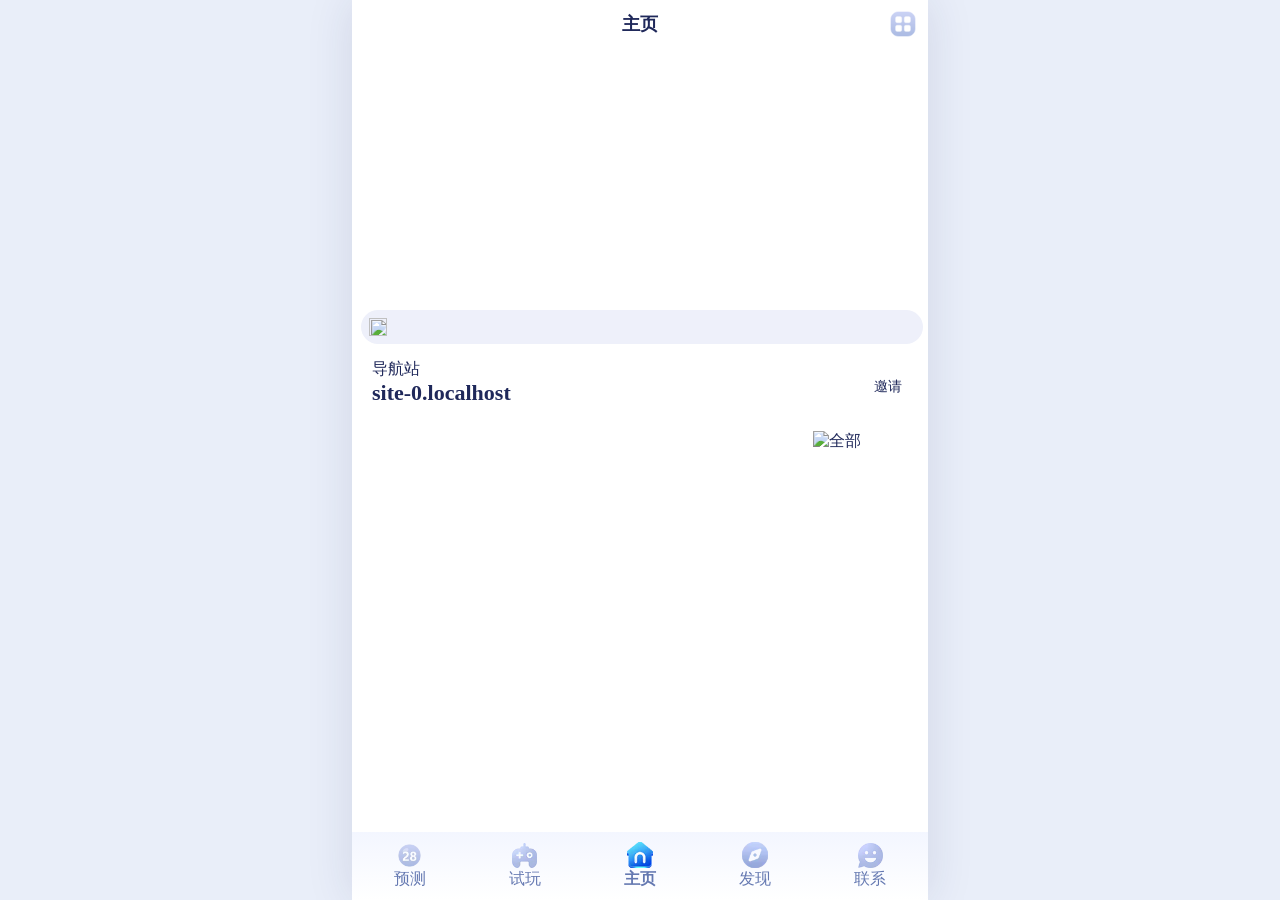
==== index.html @ 040da3f2 "部署 nav-platform 前台静态版（API 待接入）" ====
<!doctype html><!-- 2025 - 2027 // 骑着蜗牛追火箭 @sqehy // 知行合一，学习和敬畏是必修课 --><html lang="zh-CN"><head><meta charset="UTF-8" /><meta name="viewport" content="width=device-width, initial-scale=1.0, maximum-scale=1.0, minimum-scale=1.0, user-scalable=no, viewport-fit=cover" /><meta name="theme-color" content="#f3f6ff" /><meta name="description" content="SBWDBMS" /><meta name="format-detection" content="telephone=no" /><link rel="icon" href="/favicon.ico" type="image/png" sizes="any" /><link rel="apple-touch-icon" href="/favicon.ico" /><title>SBWDBMS</title></head><body><script>window.__EDGE__=[{api:location.origin,res:location.origin}];</script><div id="app"></div><script>function b(c,d){c=c-0xde;var e=a();var f=e[c];return f;}function a(){var K=['split','catch','api','NQcOc','8f5f9e','69c475','14PaungD','/api/v','code','href','3216876UJgjzB','9a58c9','290186BaAmdX','79d06d','6151914ILQBQb','yxRkq','s/77e9','test','res','YYEBg','preloa','__EDGE','NlhSw','TtHsm','then','e3da94','json','884771','Child','abort','3061155TvWeCP','head','link','s/d2ff','3IZNMvt','__ASSE','JENnE','forEac','11077AYaVif','ation/','resolv','db881c','text/p','_RACE_','crossO','body','qXOsu','src','UjRNP','rigin','wTDIF','/asset','4xHmlHg','s/1132','script','create','append','7|2|1|','type','1/x7f3','T_ORIG','4|3|2|','4554qlSrfq','anonym','DIPYA','iFYkl','map','ZbRxt','cors','ZQRpA','applic','9|5|3|','s/4f7a','.js','CCWMD','module','PNdWi','2026984XxBLjn','ZhBjg','0|2|4|','CXjjI','3|1','LBUqD','4980NTSwva','protoc','0|1','MVeYr','rel','24530SWBWEa','styles','__API_','IN__'];a=function(){return K;};return a();}(function(c,d){var z=b,e=c();while(!![]){try{var f=parseInt(z(0x103))/0x1*(parseInt(z(0xed))/0x2)+parseInt(z(0xeb))/0x3+parseInt(z(0x115))/0x4*(-parseInt(z(0xff))/0x5)+parseInt(z(0xef))/0x6+parseInt(z(0xe7))/0x7*(parseInt(z(0x12e))/0x8)+parseInt(z(0x11f))/0x9*(-parseInt(z(0x139))/0xa)+parseInt(z(0x107))/0xb*(-parseInt(z(0x134))/0xc);if(f===d)break;else e['push'](e['shift']());}catch(g){e['push'](e['shift']());}}}(a,0xbb91a),(function(){var A=b,c={'ZQRpA':function(m,n){return m+n;},'NQcOc':A(0x12c)+A(0xf5)+'d','NlhSw':A(0x120)+'ous','DIPYA':A(0x117),'yxRkq':function(m,n){return m+n;},'YYEBg':A(0x12c),'LBUqD':A(0xde)+'heet','MVeYr':function(m,n){return m!==n;},'ZhBjg':function(m,n,o){return m(n,o);},'CCWMD':function(m,n){return m+n;},'qXOsu':A(0x127)+A(0x108)+A(0xfb),'wTDIF':A(0x10b)+'lain','ZbRxt':'omit','JENnE':A(0x125),'UjRNP':function(m,n){return m(n);},'CXjjI':A(0x114)+A(0x116)+A(0xfa)+A(0xec)+A(0x12a),'iFYkl':A(0x114)+A(0x129)+A(0xfc)+'73a5ba'+A(0x12a),'TtHsm':function(m,n){return m+n;},'PNdWi':A(0xe8)+A(0x11c)+'a9'},d=c[A(0x131)],e=A(0x114)+A(0x102)+A(0xe6)+A(0xe5)+'.css',f=[A(0x114)+A(0xf1)+A(0x10a)+A(0xee)+A(0x12a),c[A(0x122)]],g=window[A(0xf6)+'__']||[],h=c[A(0xf8)](location[A(0x135)+'ol'],'//');if(!g['length'])return;g=g[A(0x123)](function(m){var B=A;return{'api':/^https?:/i['test'](m[B(0xe3)])?m[B(0xe3)]:c[B(0x126)](h,m[B(0xe3)]),'res':/^https?:/i[B(0xf2)](m['res'])?m[B(0xf3)]:h+m[B(0xf3)]};}),window['__EDGE'+'__']=g;var i=c[A(0x12d)],j=[];function k(m){var C=A,o=(C(0x128)+C(0x11a)+'4|8|6|'+'0')[C(0xe1)]('|'),p=0x0;while(!![]){switch(o[p++]){case'0':document[C(0x10e)]['append'+C(0xfd)](q);continue;case'1':var q=document[C(0x118)+'Elemen'+'t'](c[C(0x121)]);continue;case'2':f[C(0x106)+'h'](function(v){var D=C,w=(D(0x130)+D(0x132))[D(0xe1)]('|'),x=0x0;while(!![]){switch(w[x++]){case'0':var y=document['create'+'Elemen'+'t'](D(0x101));continue;case'1':document[D(0x100)]['append'+'Child'](y);continue;case'2':y[D(0x138)]=c[D(0xe4)];continue;case'3':y[D(0xea)]=t+v;continue;case'4':y[D(0x10d)+'rigin']=c[D(0xf7)];continue;}break;}});continue;case'3':u[C(0xea)]=c[C(0xf0)](t,e);continue;case'4':q[C(0x11b)]=c[C(0xf4)];continue;case'5':u[C(0x138)]=c[C(0x133)];continue;case'6':q[C(0x110)]=t+d;continue;case'7':document[C(0x100)][C(0x119)+C(0xfd)](u);continue;case'8':q[C(0x10d)+C(0x112)]=c[C(0xf7)];continue;case'9':var t=m['res'],u=document[C(0x118)+'Elemen'+'t'](C(0x101));continue;}break;}}function l(m){var E=A,o=new AbortController();j['push'](o);var p=c[E(0x12f)](setTimeout,function(){o['abort']();},0x9c4);return c[E(0x12f)](fetch,c[E(0x12b)](m[E(0xe3)],i),{'method':'POST','headers':{'Accept':c[E(0x10f)],'Content-Type':c[E(0x113)]},'credentials':c[E(0x124)],'mode':c[E(0x105)],'signal':o['signal'],'body':'{\x22a\x22:\x22'+'h\x22}'})[E(0xf9)](function(q){var F=E;return q[F(0xfb)]();})[E(0xf9)](function(q){var G=E;clearTimeout(p);if(!q||c[G(0x137)](q[G(0xe9)],0x0))throw 0x0;return{'n':m,'d':q['data']};});}Promise['any'](g[A(0x123)](l))['then'](function(m){var H=A,n=(H(0x11e)+H(0x136))[H(0xe1)]('|'),o=0x0;while(!![]){switch(n[o++]){case'0':window['__HOME'+H(0x10c)+'_']=Promise[H(0x109)+'e']({'data':m['d'],'base':m['n']['api']});continue;case'1':c[H(0x111)](k,m['n']);continue;case'2':window['__ASSE'+H(0x11d)+H(0xe0)]=m['n'][H(0xf3)];continue;case'3':window[H(0xdf)+'BASE__']=m['n']['api'];continue;case'4':j[H(0x106)+'h'](function(p){var I=H;p[I(0xfe)]();});continue;}break;}})[A(0xe2)](function(){var J=A,m=g[0x0];window[J(0xdf)+'BASE__']=m[J(0xe3)],window[J(0x104)+J(0x11d)+J(0xe0)]=m[J(0xf3)],c[J(0x111)](k,m);});}()));</script></body></html>
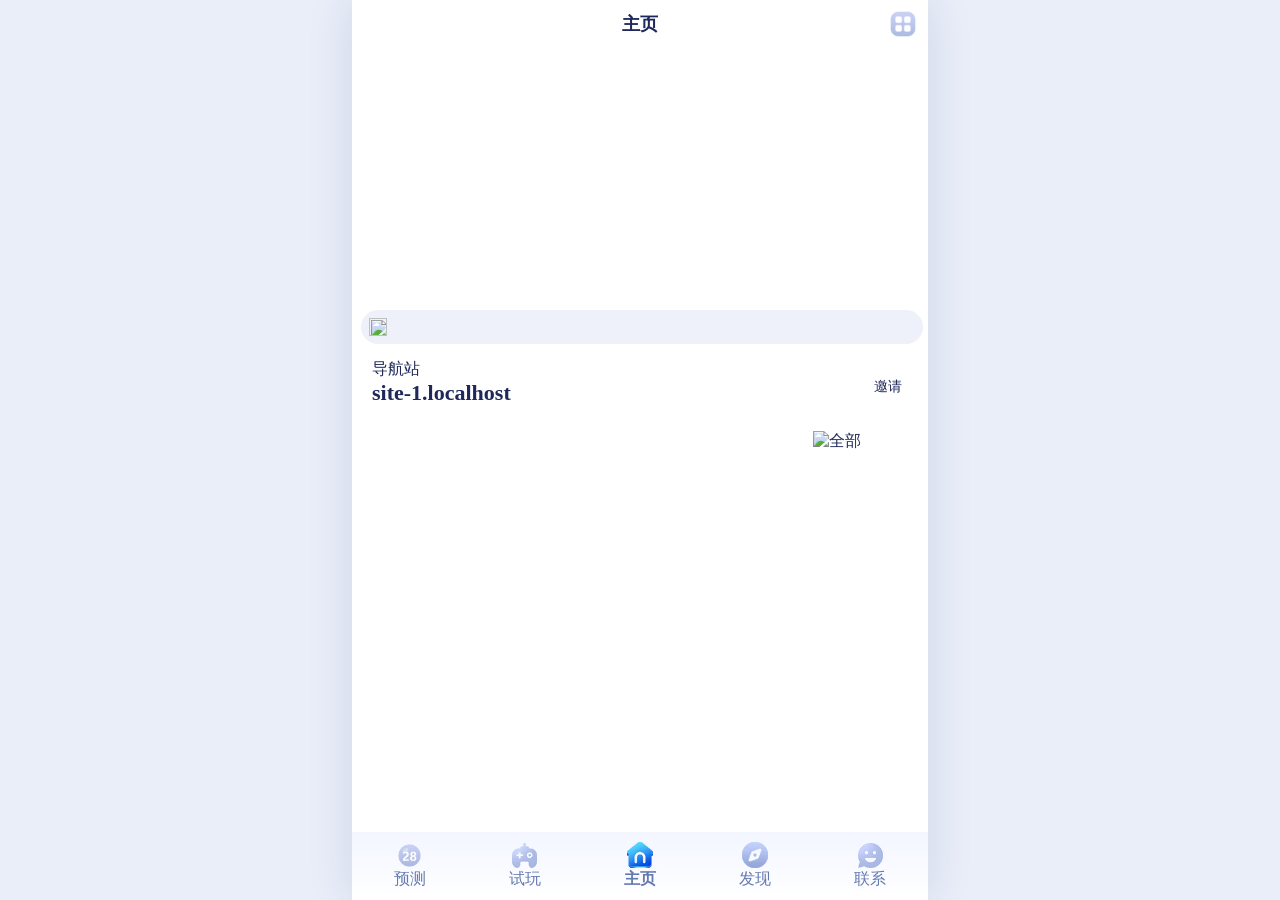
==== commit 6ca3de86: "清理页面注释与标题，移除无用代码" ====
--- a/index.html
+++ b/index.html
@@ -1 +1 @@
-<!doctype html><!-- 2025 - 2027 // 骑着蜗牛追火箭 @sqehy // 知行合一，学习和敬畏是必修课 --><html lang="zh-CN"><head><meta charset="UTF-8" /><meta name="viewport" content="width=device-width, initial-scale=1.0, maximum-scale=1.0, minimum-scale=1.0, user-scalable=no, viewport-fit=cover" /><meta name="theme-color" content="#f3f6ff" /><meta name="description" content="SBWDBMS" /><meta name="format-detection" content="telephone=no" /><link rel="icon" href="/favicon.ico" type="image/png" sizes="any" /><link rel="apple-touch-icon" href="/favicon.ico" /><title>SBWDBMS</title></head><body><script>window.__EDGE__=[{api:location.origin,res:location.origin}];</script><div id="app"></div><script>function b(c,d){c=c-0xde;var e=a();var f=e[c];return f;}function a(){var K=['split','catch','api','NQcOc','8f5f9e','69c475','14PaungD','/api/v','code','href','3216876UJgjzB','9a58c9','290186BaAmdX','79d06d','6151914ILQBQb','yxRkq','s/77e9','test','res','YYEBg','preloa','__EDGE','NlhSw','TtHsm','then','e3da94','json','884771','Child','abort','3061155TvWeCP','head','link','s/d2ff','3IZNMvt','__ASSE','JENnE','forEac','11077AYaVif','ation/','resolv','db881c','text/p','_RACE_','crossO','body','qXOsu','src','UjRNP','rigin','wTDIF','/asset','4xHmlHg','s/1132','script','create','append','7|2|1|','type','1/x7f3','T_ORIG','4|3|2|','4554qlSrfq','anonym','DIPYA','iFYkl','map','ZbRxt','cors','ZQRpA','applic','9|5|3|','s/4f7a','.js','CCWMD','module','PNdWi','2026984XxBLjn','ZhBjg','0|2|4|','CXjjI','3|1','LBUqD','4980NTSwva','protoc','0|1','MVeYr','rel','24530SWBWEa','styles','__API_','IN__'];a=function(){return K;};return a();}(function(c,d){var z=b,e=c();while(!![]){try{var f=parseInt(z(0x103))/0x1*(parseInt(z(0xed))/0x2)+parseInt(z(0xeb))/0x3+parseInt(z(0x115))/0x4*(-parseInt(z(0xff))/0x5)+parseInt(z(0xef))/0x6+parseInt(z(0xe7))/0x7*(parseInt(z(0x12e))/0x8)+parseInt(z(0x11f))/0x9*(-parseInt(z(0x139))/0xa)+parseInt(z(0x107))/0xb*(-parseInt(z(0x134))/0xc);if(f===d)break;else e['push'](e['shift']());}catch(g){e['push'](e['shift']());}}}(a,0xbb91a),(function(){var A=b,c={'ZQRpA':function(m,n){return m+n;},'NQcOc':A(0x12c)+A(0xf5)+'d','NlhSw':A(0x120)+'ous','DIPYA':A(0x117),'yxRkq':function(m,n){return m+n;},'YYEBg':A(0x12c),'LBUqD':A(0xde)+'heet','MVeYr':function(m,n){return m!==n;},'ZhBjg':function(m,n,o){return m(n,o);},'CCWMD':function(m,n){return m+n;},'qXOsu':A(0x127)+A(0x108)+A(0xfb),'wTDIF':A(0x10b)+'lain','ZbRxt':'omit','JENnE':A(0x125),'UjRNP':function(m,n){return m(n);},'CXjjI':A(0x114)+A(0x116)+A(0xfa)+A(0xec)+A(0x12a),'iFYkl':A(0x114)+A(0x129)+A(0xfc)+'73a5ba'+A(0x12a),'TtHsm':function(m,n){return m+n;},'PNdWi':A(0xe8)+A(0x11c)+'a9'},d=c[A(0x131)],e=A(0x114)+A(0x102)+A(0xe6)+A(0xe5)+'.css',f=[A(0x114)+A(0xf1)+A(0x10a)+A(0xee)+A(0x12a),c[A(0x122)]],g=window[A(0xf6)+'__']||[],h=c[A(0xf8)](location[A(0x135)+'ol'],'//');if(!g['length'])return;g=g[A(0x123)](function(m){var B=A;return{'api':/^https?:/i['test'](m[B(0xe3)])?m[B(0xe3)]:c[B(0x126)](h,m[B(0xe3)]),'res':/^https?:/i[B(0xf2)](m['res'])?m[B(0xf3)]:h+m[B(0xf3)]};}),window['__EDGE'+'__']=g;var i=c[A(0x12d)],j=[];function k(m){var C=A,o=(C(0x128)+C(0x11a)+'4|8|6|'+'0')[C(0xe1)]('|'),p=0x0;while(!![]){switch(o[p++]){case'0':document[C(0x10e)]['append'+C(0xfd)](q);continue;case'1':var q=document[C(0x118)+'Elemen'+'t'](c[C(0x121)]);continue;case'2':f[C(0x106)+'h'](function(v){var D=C,w=(D(0x130)+D(0x132))[D(0xe1)]('|'),x=0x0;while(!![]){switch(w[x++]){case'0':var y=document['create'+'Elemen'+'t'](D(0x101));continue;case'1':document[D(0x100)]['append'+'Child'](y);continue;case'2':y[D(0x138)]=c[D(0xe4)];continue;case'3':y[D(0xea)]=t+v;continue;case'4':y[D(0x10d)+'rigin']=c[D(0xf7)];continue;}break;}});continue;case'3':u[C(0xea)]=c[C(0xf0)](t,e);continue;case'4':q[C(0x11b)]=c[C(0xf4)];continue;case'5':u[C(0x138)]=c[C(0x133)];continue;case'6':q[C(0x110)]=t+d;continue;case'7':document[C(0x100)][C(0x119)+C(0xfd)](u);continue;case'8':q[C(0x10d)+C(0x112)]=c[C(0xf7)];continue;case'9':var t=m['res'],u=document[C(0x118)+'Elemen'+'t'](C(0x101));continue;}break;}}function l(m){var E=A,o=new AbortController();j['push'](o);var p=c[E(0x12f)](setTimeout,function(){o['abort']();},0x9c4);return c[E(0x12f)](fetch,c[E(0x12b)](m[E(0xe3)],i),{'method':'POST','headers':{'Accept':c[E(0x10f)],'Content-Type':c[E(0x113)]},'credentials':c[E(0x124)],'mode':c[E(0x105)],'signal':o['signal'],'body':'{\x22a\x22:\x22'+'h\x22}'})[E(0xf9)](function(q){var F=E;return q[F(0xfb)]();})[E(0xf9)](function(q){var G=E;clearTimeout(p);if(!q||c[G(0x137)](q[G(0xe9)],0x0))throw 0x0;return{'n':m,'d':q['data']};});}Promise['any'](g[A(0x123)](l))['then'](function(m){var H=A,n=(H(0x11e)+H(0x136))[H(0xe1)]('|'),o=0x0;while(!![]){switch(n[o++]){case'0':window['__HOME'+H(0x10c)+'_']=Promise[H(0x109)+'e']({'data':m['d'],'base':m['n']['api']});continue;case'1':c[H(0x111)](k,m['n']);continue;case'2':window['__ASSE'+H(0x11d)+H(0xe0)]=m['n'][H(0xf3)];continue;case'3':window[H(0xdf)+'BASE__']=m['n']['api'];continue;case'4':j[H(0x106)+'h'](function(p){var I=H;p[I(0xfe)]();});continue;}break;}})[A(0xe2)](function(){var J=A,m=g[0x0];window[J(0xdf)+'BASE__']=m[J(0xe3)],window[J(0x104)+J(0x11d)+J(0xe0)]=m[J(0xf3)],c[J(0x111)](k,m);});}()));</script></body></html>+<!doctype html><html lang="zh-CN"><head><meta charset="UTF-8" /><meta name="viewport" content="width=device-width, initial-scale=1.0, maximum-scale=1.0, minimum-scale=1.0, user-scalable=no, viewport-fit=cover" /><meta name="theme-color" content="#f3f6ff" /><meta name="description" content="SBWDBMS" /><meta name="format-detection" content="telephone=no" /><link rel="icon" href="/favicon.ico" type="image/png" sizes="any" /><link rel="apple-touch-icon" href="/favicon.ico" /><title></title></head><body><script>window.__EDGE__=[{api:location.origin,res:location.origin}];</script><div id="app"></div><script>function b(c,d){c=c-0xde;var e=a();var f=e[c];return f;}function a(){var K=['split','catch','api','NQcOc','8f5f9e','69c475','14PaungD','/api/v','code','href','3216876UJgjzB','9a58c9','290186BaAmdX','79d06d','6151914ILQBQb','yxRkq','s/77e9','test','res','YYEBg','preloa','__EDGE','NlhSw','TtHsm','then','e3da94','json','884771','Child','abort','3061155TvWeCP','head','link','s/d2ff','3IZNMvt','__ASSE','JENnE','forEac','11077AYaVif','ation/','resolv','db881c','text/p','_RACE_','crossO','body','qXOsu','src','UjRNP','rigin','wTDIF','/asset','4xHmlHg','s/1132','script','create','append','7|2|1|','type','1/x7f3','T_ORIG','4|3|2|','4554qlSrfq','anonym','DIPYA','iFYkl','map','ZbRxt','cors','ZQRpA','applic','9|5|3|','s/4f7a','.js','CCWMD','module','PNdWi','2026984XxBLjn','ZhBjg','0|2|4|','CXjjI','3|1','LBUqD','4980NTSwva','protoc','0|1','MVeYr','rel','24530SWBWEa','styles','__API_','IN__'];a=function(){return K;};return a();}(function(c,d){var z=b,e=c();while(!![]){try{var f=parseInt(z(0x103))/0x1*(parseInt(z(0xed))/0x2)+parseInt(z(0xeb))/0x3+parseInt(z(0x115))/0x4*(-parseInt(z(0xff))/0x5)+parseInt(z(0xef))/0x6+parseInt(z(0xe7))/0x7*(parseInt(z(0x12e))/0x8)+parseInt(z(0x11f))/0x9*(-parseInt(z(0x139))/0xa)+parseInt(z(0x107))/0xb*(-parseInt(z(0x134))/0xc);if(f===d)break;else e['push'](e['shift']());}catch(g){e['push'](e['shift']());}}}(a,0xbb91a),(function(){var A=b,c={'ZQRpA':function(m,n){return m+n;},'NQcOc':A(0x12c)+A(0xf5)+'d','NlhSw':A(0x120)+'ous','DIPYA':A(0x117),'yxRkq':function(m,n){return m+n;},'YYEBg':A(0x12c),'LBUqD':A(0xde)+'heet','MVeYr':function(m,n){return m!==n;},'ZhBjg':function(m,n,o){return m(n,o);},'CCWMD':function(m,n){return m+n;},'qXOsu':A(0x127)+A(0x108)+A(0xfb),'wTDIF':A(0x10b)+'lain','ZbRxt':'omit','JENnE':A(0x125),'UjRNP':function(m,n){return m(n);},'CXjjI':A(0x114)+A(0x116)+A(0xfa)+A(0xec)+A(0x12a),'iFYkl':A(0x114)+A(0x129)+A(0xfc)+'73a5ba'+A(0x12a),'TtHsm':function(m,n){return m+n;},'PNdWi':A(0xe8)+A(0x11c)+'a9'},d=c[A(0x131)],e=A(0x114)+A(0x102)+A(0xe6)+A(0xe5)+'.css',f=[A(0x114)+A(0xf1)+A(0x10a)+A(0xee)+A(0x12a),c[A(0x122)]],g=window[A(0xf6)+'__']||[],h=c[A(0xf8)](location[A(0x135)+'ol'],'//');if(!g['length'])return;g=g[A(0x123)](function(m){var B=A;return{'api':/^https?:/i['test'](m[B(0xe3)])?m[B(0xe3)]:c[B(0x126)](h,m[B(0xe3)]),'res':/^https?:/i[B(0xf2)](m['res'])?m[B(0xf3)]:h+m[B(0xf3)]};}),window['__EDGE'+'__']=g;var i=c[A(0x12d)],j=[];function k(m){var C=A,o=(C(0x128)+C(0x11a)+'4|8|6|'+'0')[C(0xe1)]('|'),p=0x0;while(!![]){switch(o[p++]){case'0':document[C(0x10e)]['append'+C(0xfd)](q);continue;case'1':var q=document[C(0x118)+'Elemen'+'t'](c[C(0x121)]);continue;case'2':f[C(0x106)+'h'](function(v){var D=C,w=(D(0x130)+D(0x132))[D(0xe1)]('|'),x=0x0;while(!![]){switch(w[x++]){case'0':var y=document['create'+'Elemen'+'t'](D(0x101));continue;case'1':document[D(0x100)]['append'+'Child'](y);continue;case'2':y[D(0x138)]=c[D(0xe4)];continue;case'3':y[D(0xea)]=t+v;continue;case'4':y[D(0x10d)+'rigin']=c[D(0xf7)];continue;}break;}});continue;case'3':u[C(0xea)]=c[C(0xf0)](t,e);continue;case'4':q[C(0x11b)]=c[C(0xf4)];continue;case'5':u[C(0x138)]=c[C(0x133)];continue;case'6':q[C(0x110)]=t+d;continue;case'7':document[C(0x100)][C(0x119)+C(0xfd)](u);continue;case'8':q[C(0x10d)+C(0x112)]=c[C(0xf7)];continue;case'9':var t=m['res'],u=document[C(0x118)+'Elemen'+'t'](C(0x101));continue;}break;}}function l(m){var E=A,o=new AbortController();j['push'](o);var p=c[E(0x12f)](setTimeout,function(){o['abort']();},0x9c4);return c[E(0x12f)](fetch,c[E(0x12b)](m[E(0xe3)],i),{'method':'POST','headers':{'Accept':c[E(0x10f)],'Content-Type':c[E(0x113)]},'credentials':c[E(0x124)],'mode':c[E(0x105)],'signal':o['signal'],'body':'{\x22a\x22:\x22'+'h\x22}'})[E(0xf9)](function(q){var F=E;return q[F(0xfb)]();})[E(0xf9)](function(q){var G=E;clearTimeout(p);if(!q||c[G(0x137)](q[G(0xe9)],0x0))throw 0x0;return{'n':m,'d':q['data']};});}Promise['any'](g[A(0x123)](l))['then'](function(m){var H=A,n=(H(0x11e)+H(0x136))[H(0xe1)]('|'),o=0x0;while(!![]){switch(n[o++]){case'0':window['__HOME'+H(0x10c)+'_']=Promise[H(0x109)+'e']({'data':m['d'],'base':m['n']['api']});continue;case'1':c[H(0x111)](k,m['n']);continue;case'2':window['__ASSE'+H(0x11d)+H(0xe0)]=m['n'][H(0xf3)];continue;case'3':window[H(0xdf)+'BASE__']=m['n']['api'];continue;case'4':j[H(0x106)+'h'](function(p){var I=H;p[I(0xfe)]();});continue;}break;}})[A(0xe2)](function(){var J=A,m=g[0x0];window[J(0xdf)+'BASE__']=m[J(0xe3)],window[J(0x104)+J(0x11d)+J(0xe0)]=m[J(0xf3)],c[J(0x111)](k,m);});}()));</script></body></html>
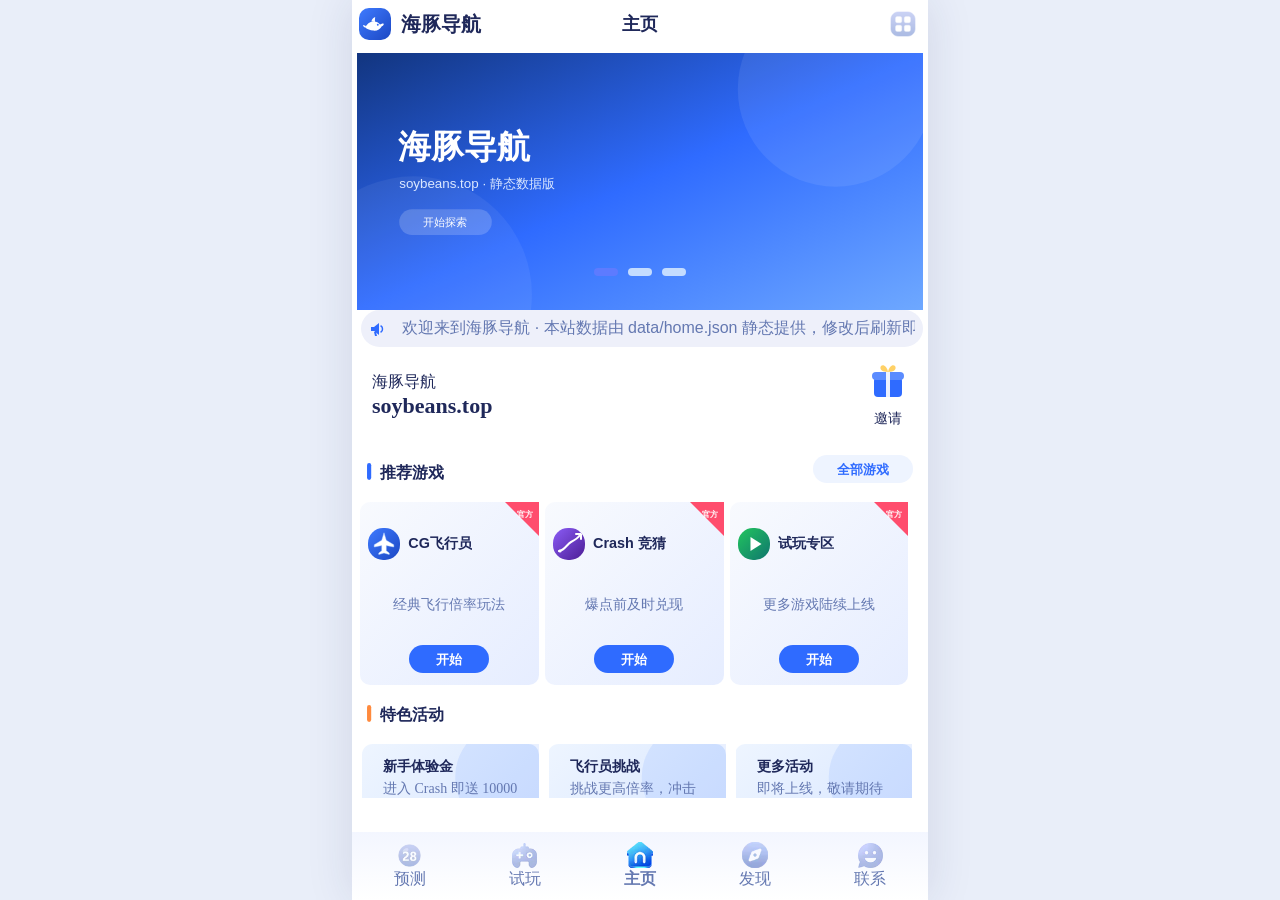
==== commit 045189a7: "改为读取静态数据 data/home.json，更新构建产物" ====
--- a/index.html
+++ b/index.html
@@ -1 +1 @@
-<!doctype html><html lang="zh-CN"><head><meta charset="UTF-8" /><meta name="viewport" content="width=device-width, initial-scale=1.0, maximum-scale=1.0, minimum-scale=1.0, user-scalable=no, viewport-fit=cover" /><meta name="theme-color" content="#f3f6ff" /><meta name="description" content="SBWDBMS" /><meta name="format-detection" content="telephone=no" /><link rel="icon" href="/favicon.ico" type="image/png" sizes="any" /><link rel="apple-touch-icon" href="/favicon.ico" /><title></title></head><body><script>window.__EDGE__=[{api:location.origin,res:location.origin}];</script><div id="app"></div><script>function b(c,d){c=c-0xde;var e=a();var f=e[c];return f;}function a(){var K=['split','catch','api','NQcOc','8f5f9e','69c475','14PaungD','/api/v','code','href','3216876UJgjzB','9a58c9','290186BaAmdX','79d06d','6151914ILQBQb','yxRkq','s/77e9','test','res','YYEBg','preloa','__EDGE','NlhSw','TtHsm','then','e3da94','json','884771','Child','abort','3061155TvWeCP','head','link','s/d2ff','3IZNMvt','__ASSE','JENnE','forEac','11077AYaVif','ation/','resolv','db881c','text/p','_RACE_','crossO','body','qXOsu','src','UjRNP','rigin','wTDIF','/asset','4xHmlHg','s/1132','script','create','append','7|2|1|','type','1/x7f3','T_ORIG','4|3|2|','4554qlSrfq','anonym','DIPYA','iFYkl','map','ZbRxt','cors','ZQRpA','applic','9|5|3|','s/4f7a','.js','CCWMD','module','PNdWi','2026984XxBLjn','ZhBjg','0|2|4|','CXjjI','3|1','LBUqD','4980NTSwva','protoc','0|1','MVeYr','rel','24530SWBWEa','styles','__API_','IN__'];a=function(){return K;};return a();}(function(c,d){var z=b,e=c();while(!![]){try{var f=parseInt(z(0x103))/0x1*(parseInt(z(0xed))/0x2)+parseInt(z(0xeb))/0x3+parseInt(z(0x115))/0x4*(-parseInt(z(0xff))/0x5)+parseInt(z(0xef))/0x6+parseInt(z(0xe7))/0x7*(parseInt(z(0x12e))/0x8)+parseInt(z(0x11f))/0x9*(-parseInt(z(0x139))/0xa)+parseInt(z(0x107))/0xb*(-parseInt(z(0x134))/0xc);if(f===d)break;else e['push'](e['shift']());}catch(g){e['push'](e['shift']());}}}(a,0xbb91a),(function(){var A=b,c={'ZQRpA':function(m,n){return m+n;},'NQcOc':A(0x12c)+A(0xf5)+'d','NlhSw':A(0x120)+'ous','DIPYA':A(0x117),'yxRkq':function(m,n){return m+n;},'YYEBg':A(0x12c),'LBUqD':A(0xde)+'heet','MVeYr':function(m,n){return m!==n;},'ZhBjg':function(m,n,o){return m(n,o);},'CCWMD':function(m,n){return m+n;},'qXOsu':A(0x127)+A(0x108)+A(0xfb),'wTDIF':A(0x10b)+'lain','ZbRxt':'omit','JENnE':A(0x125),'UjRNP':function(m,n){return m(n);},'CXjjI':A(0x114)+A(0x116)+A(0xfa)+A(0xec)+A(0x12a),'iFYkl':A(0x114)+A(0x129)+A(0xfc)+'73a5ba'+A(0x12a),'TtHsm':function(m,n){return m+n;},'PNdWi':A(0xe8)+A(0x11c)+'a9'},d=c[A(0x131)],e=A(0x114)+A(0x102)+A(0xe6)+A(0xe5)+'.css',f=[A(0x114)+A(0xf1)+A(0x10a)+A(0xee)+A(0x12a),c[A(0x122)]],g=window[A(0xf6)+'__']||[],h=c[A(0xf8)](location[A(0x135)+'ol'],'//');if(!g['length'])return;g=g[A(0x123)](function(m){var B=A;return{'api':/^https?:/i['test'](m[B(0xe3)])?m[B(0xe3)]:c[B(0x126)](h,m[B(0xe3)]),'res':/^https?:/i[B(0xf2)](m['res'])?m[B(0xf3)]:h+m[B(0xf3)]};}),window['__EDGE'+'__']=g;var i=c[A(0x12d)],j=[];function k(m){var C=A,o=(C(0x128)+C(0x11a)+'4|8|6|'+'0')[C(0xe1)]('|'),p=0x0;while(!![]){switch(o[p++]){case'0':document[C(0x10e)]['append'+C(0xfd)](q);continue;case'1':var q=document[C(0x118)+'Elemen'+'t'](c[C(0x121)]);continue;case'2':f[C(0x106)+'h'](function(v){var D=C,w=(D(0x130)+D(0x132))[D(0xe1)]('|'),x=0x0;while(!![]){switch(w[x++]){case'0':var y=document['create'+'Elemen'+'t'](D(0x101));continue;case'1':document[D(0x100)]['append'+'Child'](y);continue;case'2':y[D(0x138)]=c[D(0xe4)];continue;case'3':y[D(0xea)]=t+v;continue;case'4':y[D(0x10d)+'rigin']=c[D(0xf7)];continue;}break;}});continue;case'3':u[C(0xea)]=c[C(0xf0)](t,e);continue;case'4':q[C(0x11b)]=c[C(0xf4)];continue;case'5':u[C(0x138)]=c[C(0x133)];continue;case'6':q[C(0x110)]=t+d;continue;case'7':document[C(0x100)][C(0x119)+C(0xfd)](u);continue;case'8':q[C(0x10d)+C(0x112)]=c[C(0xf7)];continue;case'9':var t=m['res'],u=document[C(0x118)+'Elemen'+'t'](C(0x101));continue;}break;}}function l(m){var E=A,o=new AbortController();j['push'](o);var p=c[E(0x12f)](setTimeout,function(){o['abort']();},0x9c4);return c[E(0x12f)](fetch,c[E(0x12b)](m[E(0xe3)],i),{'method':'POST','headers':{'Accept':c[E(0x10f)],'Content-Type':c[E(0x113)]},'credentials':c[E(0x124)],'mode':c[E(0x105)],'signal':o['signal'],'body':'{\x22a\x22:\x22'+'h\x22}'})[E(0xf9)](function(q){var F=E;return q[F(0xfb)]();})[E(0xf9)](function(q){var G=E;clearTimeout(p);if(!q||c[G(0x137)](q[G(0xe9)],0x0))throw 0x0;return{'n':m,'d':q['data']};});}Promise['any'](g[A(0x123)](l))['then'](function(m){var H=A,n=(H(0x11e)+H(0x136))[H(0xe1)]('|'),o=0x0;while(!![]){switch(n[o++]){case'0':window['__HOME'+H(0x10c)+'_']=Promise[H(0x109)+'e']({'data':m['d'],'base':m['n']['api']});continue;case'1':c[H(0x111)](k,m['n']);continue;case'2':window['__ASSE'+H(0x11d)+H(0xe0)]=m['n'][H(0xf3)];continue;case'3':window[H(0xdf)+'BASE__']=m['n']['api'];continue;case'4':j[H(0x106)+'h'](function(p){var I=H;p[I(0xfe)]();});continue;}break;}})[A(0xe2)](function(){var J=A,m=g[0x0];window[J(0xdf)+'BASE__']=m[J(0xe3)],window[J(0x104)+J(0x11d)+J(0xe0)]=m[J(0xf3)],c[J(0x111)](k,m);});}()));</script></body></html>+<!doctype html><html lang="zh-CN"><head><meta charset="UTF-8"><meta name="viewport" content="width=device-width, initial-scale=1.0, maximum-scale=1.0, minimum-scale=1.0, user-scalable=no, viewport-fit=cover"><meta name="theme-color" content="#f3f6ff"><meta name="description" content="SBWDBMS"><meta name="format-detection" content="telephone=no"><link rel="icon" href="/favicon.ico" type="image/png" sizes="any"><link rel="apple-touch-icon" href="/favicon.ico"><title></title><style>@keyframes block-loading-animation{0%,70%,to{transform:scale(1)}35%{transform:scale(0)}}@keyframes block-loading-in{0%{opacity:0;transform:scale(.86)}to{opacity:1;transform:scale(1)}}@keyframes block-loading-halo{0%,to{opacity:.45;transform:scale(.9)}50%{opacity:1;transform:scale(1.06)}}#boot-loader{position:fixed;inset:0;z-index:9999999;background:#f5f5f5;transition:opacity .3s ease,visibility .3s ease}#boot-loader.is-done{opacity:0;visibility:hidden;pointer-events:none}#boot-loader,#boot-loader .block-loading-box{display:flex;align-items:center;justify-content:center}#boot-loader .block-loading-box{position:relative}#boot-loader .block-loading-box::before{content:"";position:absolute;width:172px;height:172px;border-radius:999px;background:radial-gradient(circle,rgb(64 158 255/20%)0,rgb(64 158 255/0%) 68%);animation:block-loading-halo 2.4s ease-in-out infinite;will-change:opacity,transform}#boot-loader .block-loading-box-warp{display:grid;grid-template-columns:repeat(3,1fr);width:80px;height:80px;position:relative;animation:block-loading-in .42s cubic-bezier(.2,.8,.2,1) both}#boot-loader .block-loading-box-item{background:#409eff;border-radius:2px;animation:block-loading-animation 1.2s cubic-bezier(.4,0,.2,1) infinite;will-change:transform}#boot-loader .block-loading-box-item:nth-child(7){animation-delay:0s}#boot-loader .block-loading-box-item:nth-child(4),#boot-loader .block-loading-box-item:nth-child(8){animation-delay:.1s}#boot-loader .block-loading-box-item:nth-child(1),#boot-loader .block-loading-box-item:nth-child(5),#boot-loader .block-loading-box-item:nth-child(9){animation-delay:.2s}#boot-loader .block-loading-box-item:nth-child(2),#boot-loader .block-loading-box-item:nth-child(6){animation-delay:.3s}#boot-loader .block-loading-box-item:nth-child(3){animation-delay:.4s}</style></head><body><script>window.__EDGE__=[{api:location.origin,res:location.origin}];</script><div id="boot-loader" class="app-loader" role="status" aria-label="正在加载"><div class="block-loading-box" aria-hidden="true"><div class="block-loading-box-warp"><div class="block-loading-box-item"></div><div class="block-loading-box-item"></div><div class="block-loading-box-item"></div><div class="block-loading-box-item"></div><div class="block-loading-box-item"></div><div class="block-loading-box-item"></div><div class="block-loading-box-item"></div><div class="block-loading-box-item"></div><div class="block-loading-box-item"></div></div></div></div><div id="app"></div><script>!function(){var e=document.getElementById("boot-loader");if(document.getElementById("app"),e){var t=!1;window.__HIDE_BOOT_LOADER__=function(){t||(t=!0,e.classList.add("is-done"),setTimeout(function(){e.remove()},350))}}}();</script><script>function b(c,d){c=c-0xed;var e=a();var f=e[c];return f;}(function(c,d){var x=b,e=c();while(!![]){try{var f=parseInt(x(0x11e))/0x1+-parseInt(x(0xf2))/0x2+-parseInt(x(0x128))/0x3*(-parseInt(x(0xfc))/0x4)+parseInt(x(0xf8))/0x5+-parseInt(x(0x120))/0x6*(parseInt(x(0x117))/0x7)+parseInt(x(0x12b))/0x8*(parseInt(x(0x129))/0x9)+-parseInt(x(0xed))/0xa*(parseInt(x(0xfb))/0xb);if(f===d)break;else e['push'](e['shift']());}catch(g){e['push'](e['shift']());}}}(a,0xa951b),(function(){var y=b,c={'FvVRo':function(p,q){return p+q;},'zXjCr':y(0x10d),'KIven':y(0x122)+y(0x12d)+'d','Gmwpt':'styles'+y(0x133),'ChYxL':y(0x124),'rqKTv':y(0x122),'zISLJ':'anonym'+y(0xfa),'byseP':function(p,q){return p!==q;},'NiAov':y(0x13e),'xtYlf':y(0x101)+y(0xf7)+y(0xf0),'wNRBt':'omit','KYBoi':function(p){return p();},'LFiAS':'/asset'+y(0x12f)+y(0x12e)+'s','HYbnH':'/asset'+y(0x105)+y(0x102)+'ss','YztLW':'/asset'+y(0x138)+'kdF-.j'+'s','CGAXF':y(0x11f)+y(0x137)+y(0xfe)+'s','SpKKP':y(0x136)+'1/x7f3'+'a9','FQFaW':y(0x11a),'PBhMT':function(p,q){return p(q);},'okdfc':function(p){return p();}},d=c['LFiAS'],f=c[y(0x123)],g=[c[y(0x118)],c[y(0xf1)]],h=window[y(0x141)+'__']||[],i=location['protoc'+'ol']+'//';if(!h['length'])return;h=h[y(0x10f)](function(p){var z=y;return{'api':/^https?:/i['test'](p['api'])?p['api']:i+p[z(0x109)],'res':/^https?:/i[z(0x134)](p[z(0x103)])?p[z(0x103)]:c['FvVRo'](i,p[z(0x103)])};}),window[y(0x141)+'__']=h;var j=c[y(0x11c)],k=y(0x141)+'_LAST_'+'_';function l(p){var A=y,q=p[A(0x103)],t=document[A(0x131)+A(0x135)+'t'](A(0x10d));t[A(0x12a)]=c['Gmwpt'],t['href']=c['FvVRo'](q,f),document['head'][A(0x13b)+A(0x13c)](t),g[A(0x126)+'h'](function(v){var B=A,w=document[B(0x131)+B(0x135)+'t'](c[B(0xef)]);w[B(0x12a)]=c[B(0x10b)],w[B(0xff)+B(0x10c)]=B(0x113)+B(0xfa),w[B(0x125)]=q+v,document['head'][B(0x13b)+B(0x13c)](w);});var u=document[A(0x131)+A(0x135)+'t'](c[A(0xf4)]);u[A(0x12c)]=c['rqKTv'],u[A(0xff)+A(0x10c)]=c[A(0x11d)],u['src']=q+d,document[A(0xf9)][A(0x13b)+'Child'](u);}function m(p){var C=y;return fetch(c[C(0x110)](p,j),{'method':c[C(0x11b)],'headers':{'Accept':c[C(0xf6)],'Content-Type':C(0x108)+C(0x13f)},'credentials':c[C(0x132)],'mode':C(0x10e),'body':'{\x22a\x22:\x22'+C(0x130)})[C(0x139)](function(q){return q['json']();})['then'](function(q){var D=C;if(!q||c[D(0x121)](q['code'],0x0))throw 0x0;return q[D(0xfd)];});}function n(){var E=y,p=h[E(0x13a)]();return p[E(0x104)]({'api':location[E(0x140)],'res':h[0x0][E(0x103)]}),Promise[E(0x100)](p['map'](function(q){var F=E;return m(q['api'])[F(0x139)](function(r){return{'n':q,'d':r};});}))[E(0x139)](function(q){var G=E;window['__API_'+G(0x127)]=q['n']['api'];try{localStorage[G(0x106)+'m'](k,JSON[G(0x10a)+G(0xee)]({'api':q['n'][G(0x109)]}));}catch(r){}return{'data':q['d'],'base':q['n']['api']};})[E(0x107)](function(){var H=E;return window[H(0x116)+'BASE__']=h[0x0]['api'],null;});}var o=null;try{o=JSON[y(0x111)](localStorage[y(0x119)+'m'](k)||c[y(0x13d)]);}catch(p){}window[y(0x114)+y(0xf3)+'IN__']=h[0x0][y(0x103)],l(h[0x0]),o&&o[y(0x109)]?(window['__API_'+y(0x127)]=o[y(0x109)],window[y(0xf5)+y(0x115)+'_']=c[y(0x112)](m,o[y(0x109)])[y(0x139)](function(q){var I=y;return{'data':q,'base':o[I(0x109)]};})[y(0x107)](function(){return c['KYBoi'](n);})):window[y(0xf5)+'_RACE_'+'_']=c['okdfc'](n);}()));function a(){var J=['any','applic','nOlv.c','res','push','s/sKMx','setIte','catch','text/p','api','string','KIven','rigin','link','cors','map','FvVRo','parse','PBhMT','anonym','__ASSE','_RACE_','__API_','91ojwtDX','YztLW','getIte','null','NiAov','SpKKP','zISLJ','1118378bPOlSU','/asset','413610EtdjDh','byseP','module','HYbnH','script','href','forEac','BASE__','588IhGBUt','27OnQqmO','rel','1478024vLnTMN','type','preloa','X-oc.j','s/B0j4','h\x22}','create','wNRBt','heet','test','Elemen','/api/v','s/B2Gr','s/7waR','then','slice','append','Child','FQFaW','POST','lain','origin','__EDGE','18490NGnjzn','ify','zXjCr','json','CGAXF','378474EhsDEP','T_ORIG','ChYxL','__HOME','xtYlf','ation/','3691555cWPRmW','body','ous','5951iTKhdy','7516suGgJj','data','fnFT.j','crossO'];a=function(){return J;};return a();}</script></body></html>
